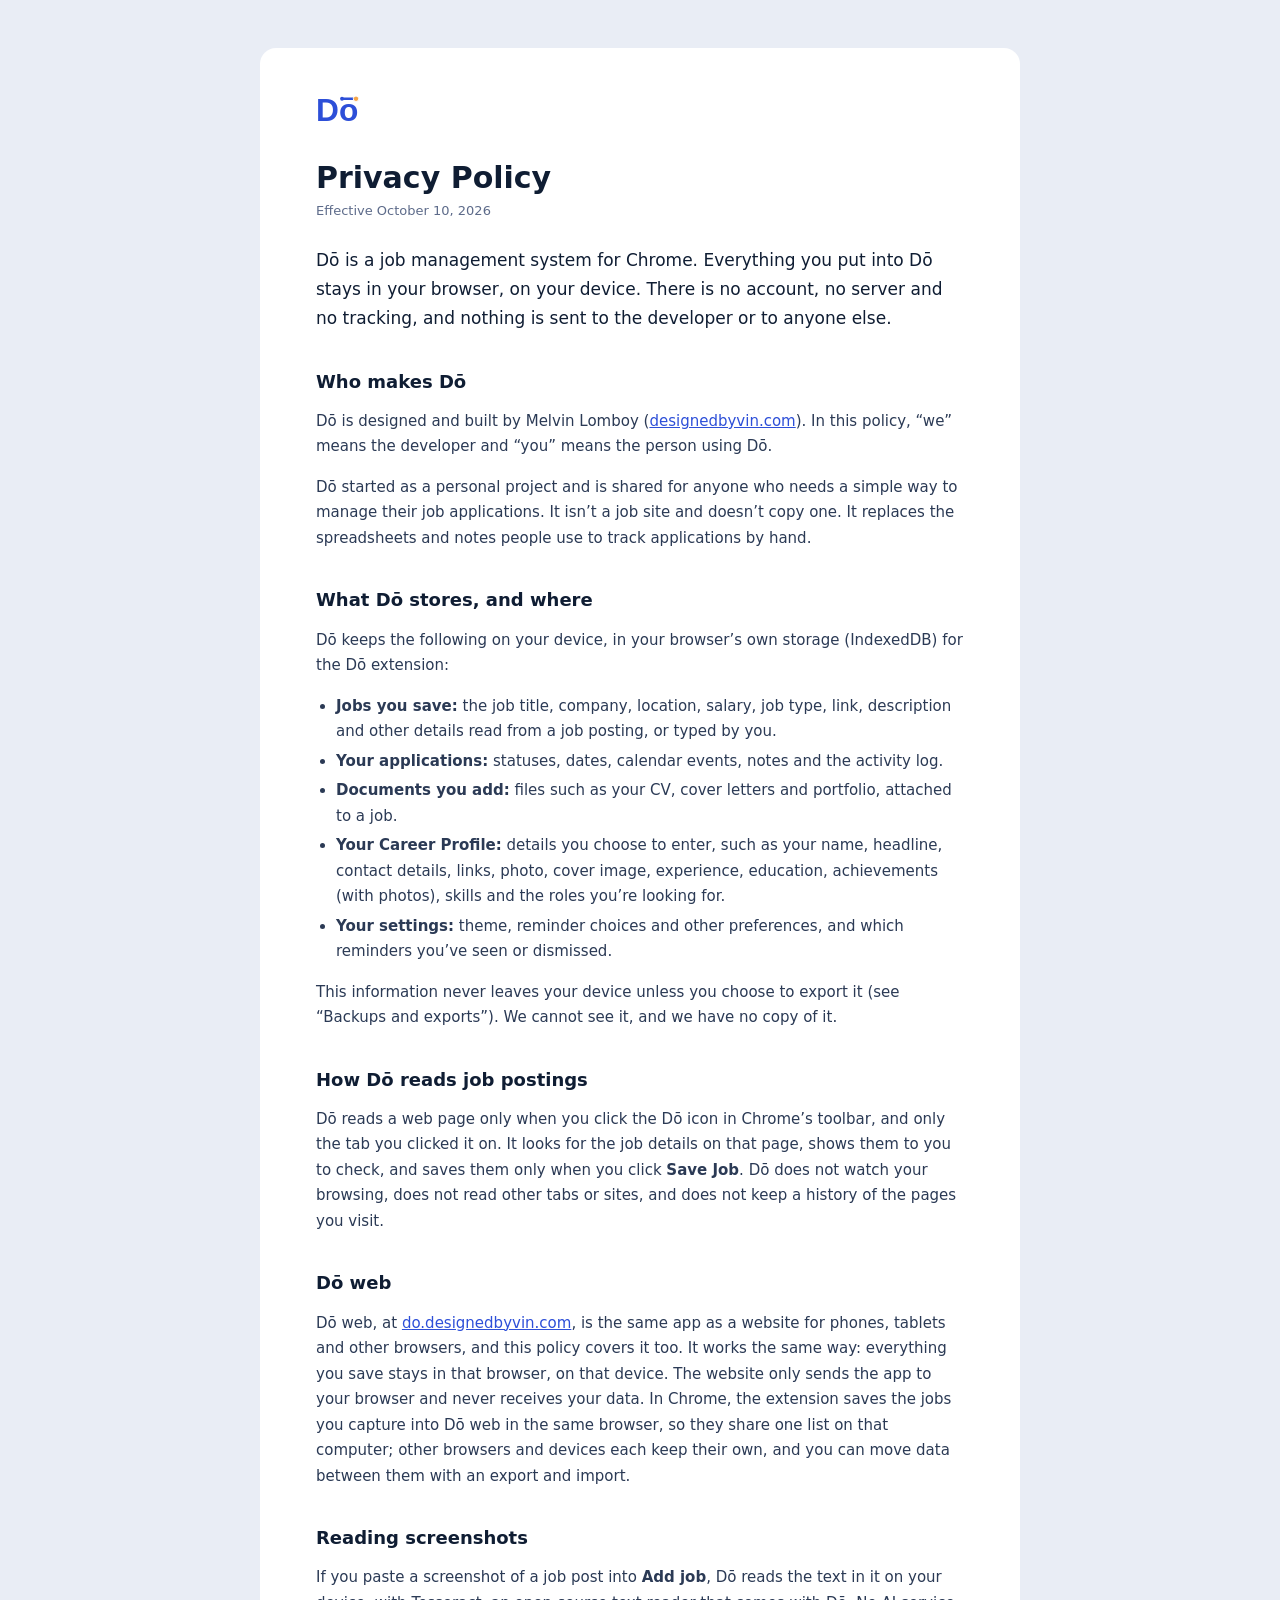
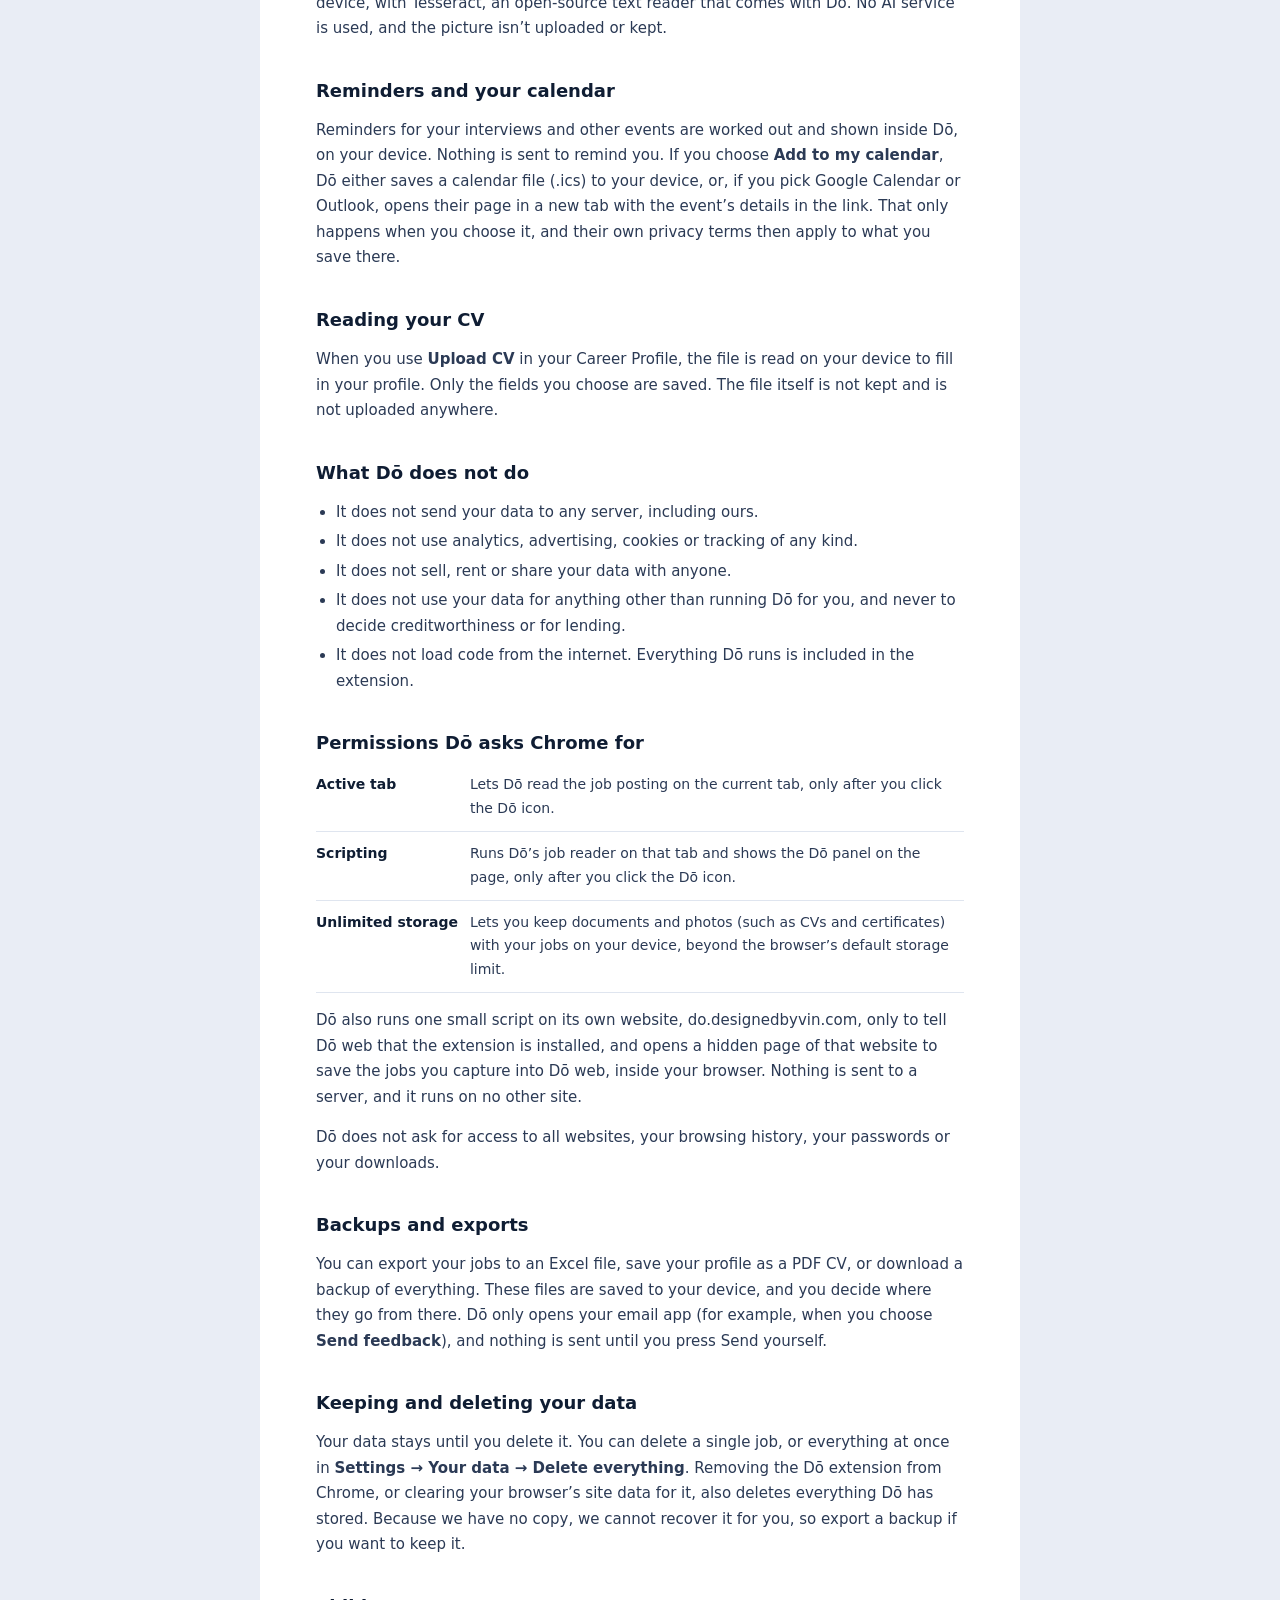
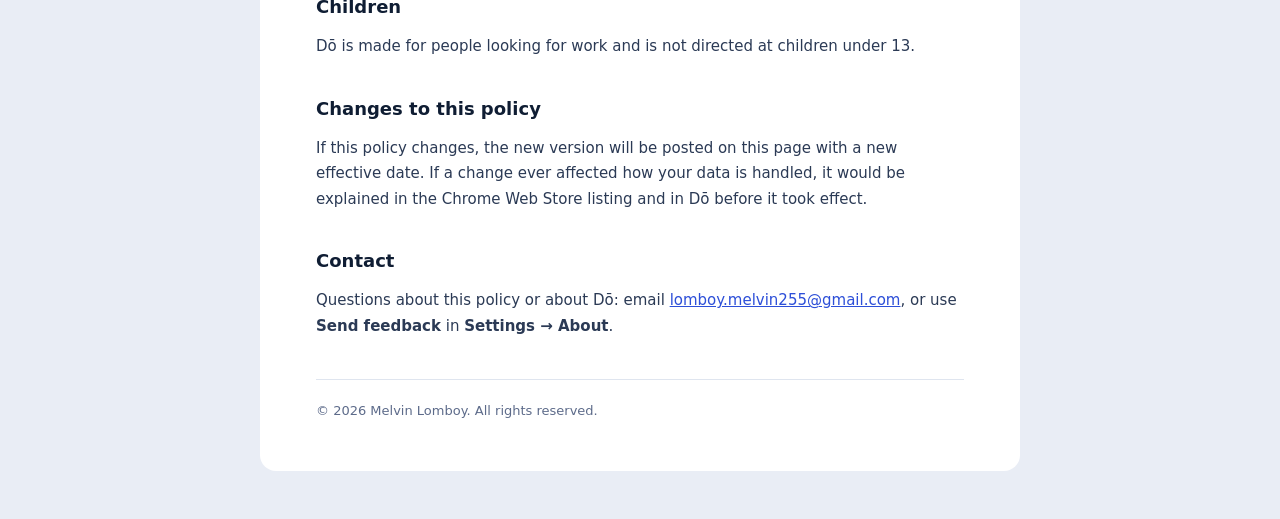
==== privacy/index.html @ 8d0ce482 "Add files via upload" ====
<!doctype html>
<html lang="en">
<head>
<meta charset="utf-8">
<meta name="viewport" content="width=device-width, initial-scale=1">
<title>Privacy Policy · Dō</title>
<meta name="description" content="How Dō, the job management system for Chrome, handles your data: everything stays in your browser, on your device.">
<style>
  @font-face { font-family: 'Poppins'; src: url('../fonts/poppins-regular.woff') format('woff'); font-weight: 400; font-display: swap; }
  @font-face { font-family: 'Poppins'; src: url('../fonts/poppins-bold.woff') format('woff'); font-weight: 700; font-display: swap; }
  :root { --bg: #e9edf5; --card: #ffffff; --ink: #0f1d33; --body: #2b3a55; --muted: #5d6b8a; --primary: #2d4fd8; --border: #dfe5ef; }
  @media (prefers-color-scheme: dark) { :root { --bg: #0b1220; --card: #121b2e; --ink: #eef2fb; --body: #cdd6ea; --muted: #9aa8c6; --primary: #6f8cff; --border: #26324c; } }
  * { box-sizing: border-box; }
  body { margin: 0; background: var(--bg); color: var(--body); font: 400 15px/1.7 'Poppins', system-ui, sans-serif; }
  main { max-width: 760px; margin: 48px auto; padding: 48px 56px; background: var(--card); border-radius: 16px; }
  .mark { display: inline-block; color: var(--primary); text-decoration: none; }
  h1 { margin: 28px 0 4px; font-size: 30px; line-height: 1.25; color: var(--ink); }
  .date { margin: 0 0 24px; color: var(--muted); font-size: 13px; }
  .lead { font-size: 17px; color: var(--ink); }
  h2 { margin: 36px 0 8px; font-size: 18px; line-height: 1.4; color: var(--ink); }
  ul { padding-left: 20px; } li { margin: 4px 0; }
  a { color: var(--primary); }
  table { width: 100%; border-collapse: collapse; font-size: 14px; margin: 8px 0; }
  th, td { text-align: left; vertical-align: top; padding: 10px 12px 10px 0; border-bottom: 1px solid var(--border); }
  th { color: var(--ink); font-weight: 700; white-space: nowrap; }
  footer { margin-top: 40px; padding-top: 20px; border-top: 1px solid var(--border); color: var(--muted); font-size: 13px; }
  @media (max-width: 640px) { main { margin: 0; padding: 32px 20px; border-radius: 0; } h1 { font-size: 26px; } th { white-space: normal; } }
</style>
</head>
<body>
<main>
  <a class="mark" href="https://designedbyvin.com" aria-label="Dō"><svg viewBox="0 255 1390 820" style="display:block;height:26px;width:auto;overflow:visible" aria-hidden="true"><text x="0" y="1050" font-family="Poppins, sans-serif" font-weight="700" font-size="1000" fill="currentColor">Do</text><path d="M820 342 H1190" stroke="currentColor" stroke-width="72" stroke-linecap="round"/><circle cx="820" cy="342" r="60" fill="currentColor"/><circle cx="1262" cy="342" r="86" fill="#f5a54a" stroke="var(--card)" stroke-width="30"/></svg></a>
  <h1>Privacy Policy</h1>
  <p class="date">Effective October 10, 2026</p>

  <p class="lead">Dō is a job management system for Chrome. Everything you put into Dō stays in your browser, on your device. There is no account, no server and no tracking, and nothing is sent to the developer or to anyone else.</p>

  <h2>Who makes Dō</h2>
  <p>Dō is designed and built by Melvin Lomboy (<a href="https://designedbyvin.com">designedbyvin.com</a>). In this policy, “we” means the developer and “you” means the person using Dō.</p>
  <p>Dō started as a personal project and is shared for anyone who needs a simple way to manage their job applications. It isn’t a job site and doesn’t copy one. It replaces the spreadsheets and notes people use to track applications by hand.</p>

  <h2>What Dō stores, and where</h2>
  <p>Dō keeps the following on your device, in your browser’s own storage (IndexedDB) for the Dō extension:</p>
  <ul>
    <li><b>Jobs you save:</b> the job title, company, location, salary, job type, link, description and other details read from a job posting, or typed by you.</li>
    <li><b>Your applications:</b> statuses, dates, calendar events, notes and the activity log.</li>
    <li><b>Documents you add:</b> files such as your CV, cover letters and portfolio, attached to a job.</li>
    <li><b>Your Career Profile:</b> details you choose to enter, such as your name, headline, contact details, links, photo, cover image, experience, education, achievements (with photos), skills and the roles you’re looking for.</li>
    <li><b>Your settings:</b> theme, reminder choices and other preferences, and which reminders you’ve seen or dismissed.</li>
  </ul>
  <p>This information never leaves your device unless you choose to export it (see “Backups and exports”). We cannot see it, and we have no copy of it.</p>

  <h2>How Dō reads job postings</h2>
  <p>Dō reads a web page only when you click the Dō icon in Chrome’s toolbar, and only the tab you clicked it on. It looks for the job details on that page, shows them to you to check, and saves them only when you click <b>Save Job</b>. Dō does not watch your browsing, does not read other tabs or sites, and does not keep a history of the pages you visit.</p>

  <h2>Dō web</h2>
  <p>Dō web, at <a href="https://do.designedbyvin.com">do.designedbyvin.com</a>, is the same app as a website for phones, tablets and other browsers, and this policy covers it too. It works the same way: everything you save stays in that browser, on that device. The website only sends the app to your browser and never receives your data. In Chrome, the extension saves the jobs you capture into Dō web in the same browser, so they share one list on that computer; other browsers and devices each keep their own, and you can move data between them with an export and import.</p>

  <h2>Reading screenshots</h2>
  <p>If you paste a screenshot of a job post into <b>Add job</b>, Dō reads the text in it on your device, with Tesseract, an open-source text reader that comes with Dō. No AI service is used, and the picture isn’t uploaded or kept.</p>

  <h2>Reminders and your calendar</h2>
  <p>Reminders for your interviews and other events are worked out and shown inside Dō, on your device. Nothing is sent to remind you. If you choose <b>Add to my calendar</b>, Dō either saves a calendar file (.ics) to your device, or, if you pick Google Calendar or Outlook, opens their page in a new tab with the event’s details in the link. That only happens when you choose it, and their own privacy terms then apply to what you save there.</p>

  <h2>Reading your CV</h2>
  <p>When you use <b>Upload CV</b> in your Career Profile, the file is read on your device to fill in your profile. Only the fields you choose are saved. The file itself is not kept and is not uploaded anywhere.</p>

  <h2>What Dō does not do</h2>
  <ul>
    <li>It does not send your data to any server, including ours.</li>
    <li>It does not use analytics, advertising, cookies or tracking of any kind.</li>
    <li>It does not sell, rent or share your data with anyone.</li>
    <li>It does not use your data for anything other than running Dō for you, and never to decide creditworthiness or for lending.</li>
    <li>It does not load code from the internet. Everything Dō runs is included in the extension.</li>
  </ul>

  <h2>Permissions Dō asks Chrome for</h2>
  <table>
    <tr><th>Active tab</th><td>Lets Dō read the job posting on the current tab, only after you click the Dō icon.</td></tr>
    <tr><th>Scripting</th><td>Runs Dō’s job reader on that tab and shows the Dō panel on the page, only after you click the Dō icon.</td></tr>
    <tr><th>Unlimited storage</th><td>Lets you keep documents and photos (such as CVs and certificates) with your jobs on your device, beyond the browser’s default storage limit.</td></tr>
  </table>
  <p>Dō also runs one small script on its own website, do.designedbyvin.com, only to tell Dō web that the extension is installed, and opens a hidden page of that website to save the jobs you capture into Dō web, inside your browser. Nothing is sent to a server, and it runs on no other site.</p>
  <p>Dō does not ask for access to all websites, your browsing history, your passwords or your downloads.</p>

  <h2>Backups and exports</h2>
  <p>You can export your jobs to an Excel file, save your profile as a PDF CV, or download a backup of everything. These files are saved to your device, and you decide where they go from there. Dō only opens your email app (for example, when you choose <b>Send feedback</b>), and nothing is sent until you press Send yourself.</p>

  <h2>Keeping and deleting your data</h2>
  <p>Your data stays until you delete it. You can delete a single job, or everything at once in <b>Settings → Your data → Delete everything</b>. Removing the Dō extension from Chrome, or clearing your browser’s site data for it, also deletes everything Dō has stored. Because we have no copy, we cannot recover it for you, so export a backup if you want to keep it.</p>

  <h2>Children</h2>
  <p>Dō is made for people looking for work and is not directed at children under 13.</p>

  <h2>Changes to this policy</h2>
  <p>If this policy changes, the new version will be posted on this page with a new effective date. If a change ever affected how your data is handled, it would be explained in the Chrome Web Store listing and in Dō before it took effect.</p>

  <h2>Contact</h2>
  <p>Questions about this policy or about Dō: email <a href="mailto:lomboy.melvin255@gmail.com?subject=D%C5%8D%20privacy%20question">lomboy.melvin255@gmail.com</a>, or use <b>Send feedback</b> in <b>Settings → About</b>.</p>

  <footer>© 2026 Melvin Lomboy. All rights reserved.</footer>
</main>
</body>
</html>
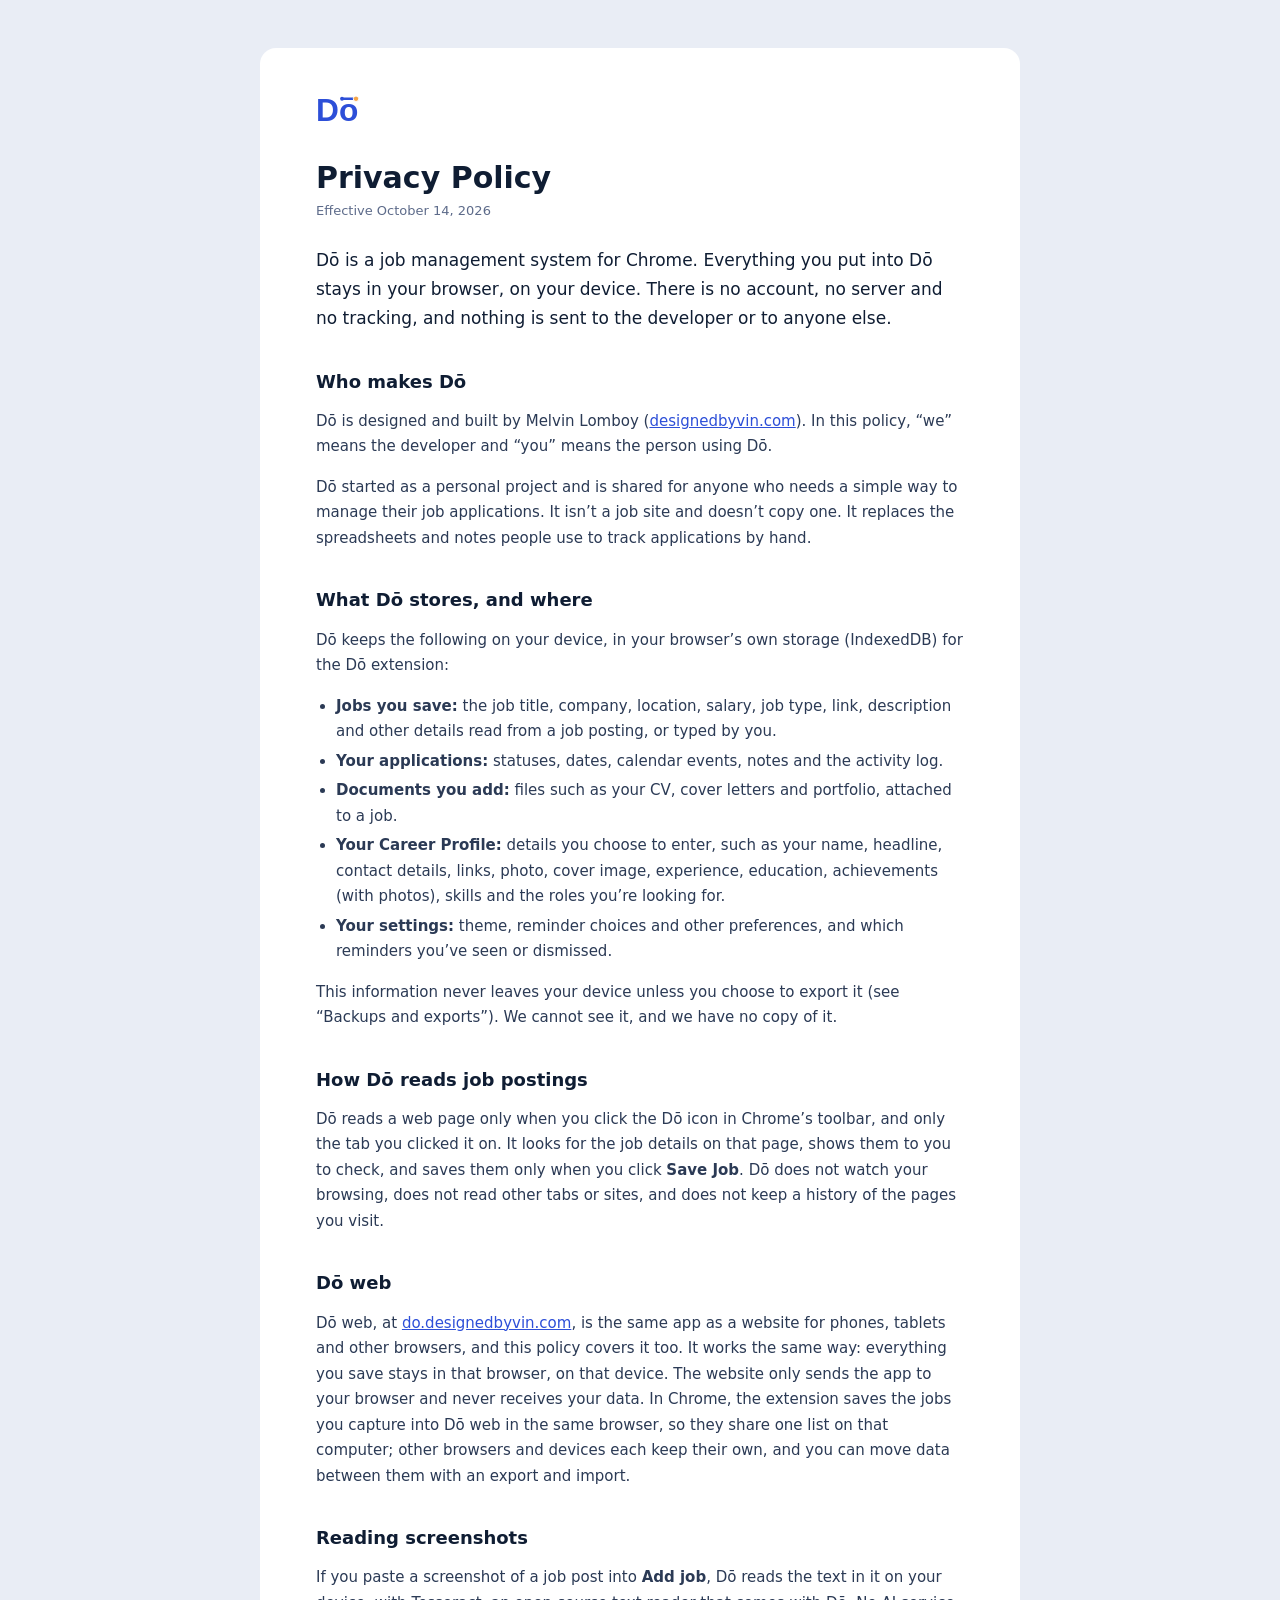
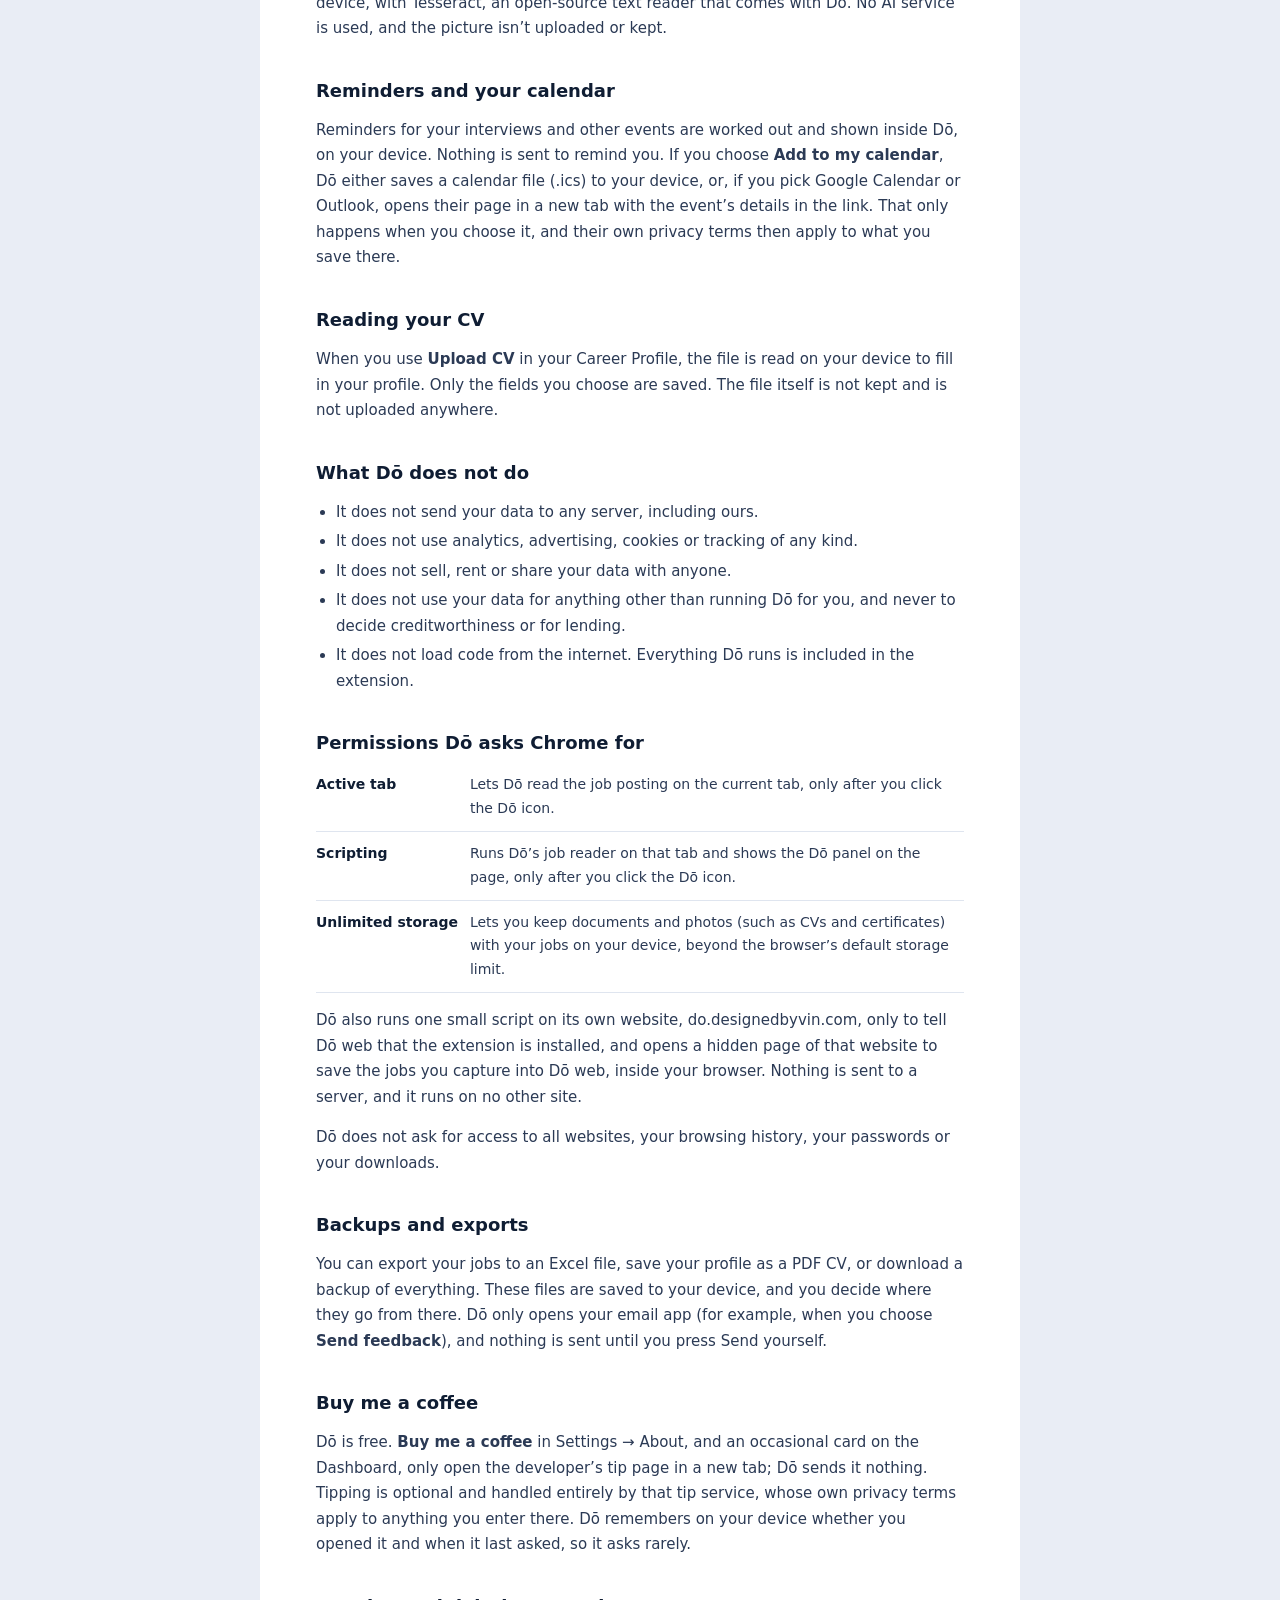
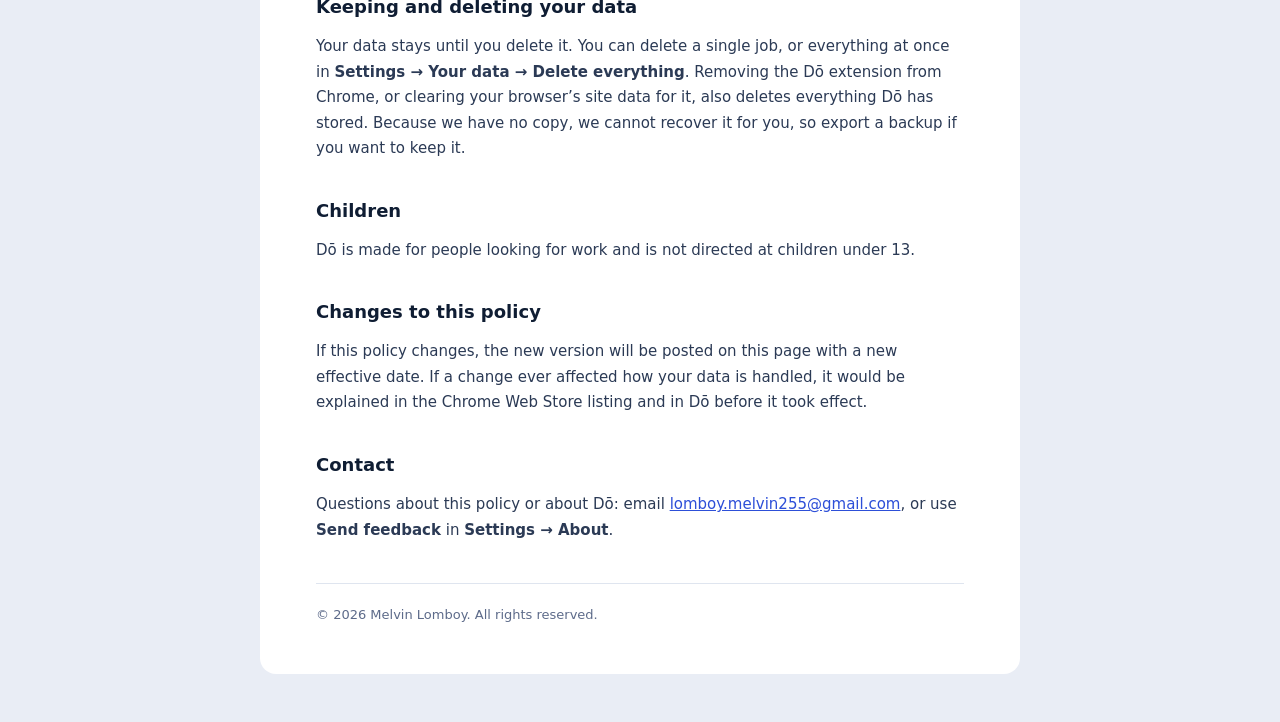
==== commit 1f3c9e64: "Add files via upload" ====
--- a/privacy/index.html
+++ b/privacy/index.html
@@ -31,7 +31,7 @@
 <main>
   <a class="mark" href="https://designedbyvin.com" aria-label="Dō"><svg viewBox="0 255 1390 820" style="display:block;height:26px;width:auto;overflow:visible" aria-hidden="true"><text x="0" y="1050" font-family="Poppins, sans-serif" font-weight="700" font-size="1000" fill="currentColor">Do</text><path d="M820 342 H1190" stroke="currentColor" stroke-width="72" stroke-linecap="round"/><circle cx="820" cy="342" r="60" fill="currentColor"/><circle cx="1262" cy="342" r="86" fill="#f5a54a" stroke="var(--card)" stroke-width="30"/></svg></a>
   <h1>Privacy Policy</h1>
-  <p class="date">Effective October 10, 2026</p>
+  <p class="date">Effective October 14, 2026</p>
 
   <p class="lead">Dō is a job management system for Chrome. Everything you put into Dō stays in your browser, on your device. There is no account, no server and no tracking, and nothing is sent to the developer or to anyone else.</p>
 
@@ -86,6 +86,9 @@
   <h2>Backups and exports</h2>
   <p>You can export your jobs to an Excel file, save your profile as a PDF CV, or download a backup of everything. These files are saved to your device, and you decide where they go from there. Dō only opens your email app (for example, when you choose <b>Send feedback</b>), and nothing is sent until you press Send yourself.</p>
 
+  <h2>Buy me a coffee</h2>
+  <p>Dō is free. <b>Buy me a coffee</b> in Settings → About, and an occasional card on the Dashboard, only open the developer’s tip page in a new tab; Dō sends it nothing. Tipping is optional and handled entirely by that tip service, whose own privacy terms apply to anything you enter there. Dō remembers on your device whether you opened it and when it last asked, so it asks rarely.</p>
+
   <h2>Keeping and deleting your data</h2>
   <p>Your data stays until you delete it. You can delete a single job, or everything at once in <b>Settings → Your data → Delete everything</b>. Removing the Dō extension from Chrome, or clearing your browser’s site data for it, also deletes everything Dō has stored. Because we have no copy, we cannot recover it for you, so export a backup if you want to keep it.</p>
 
